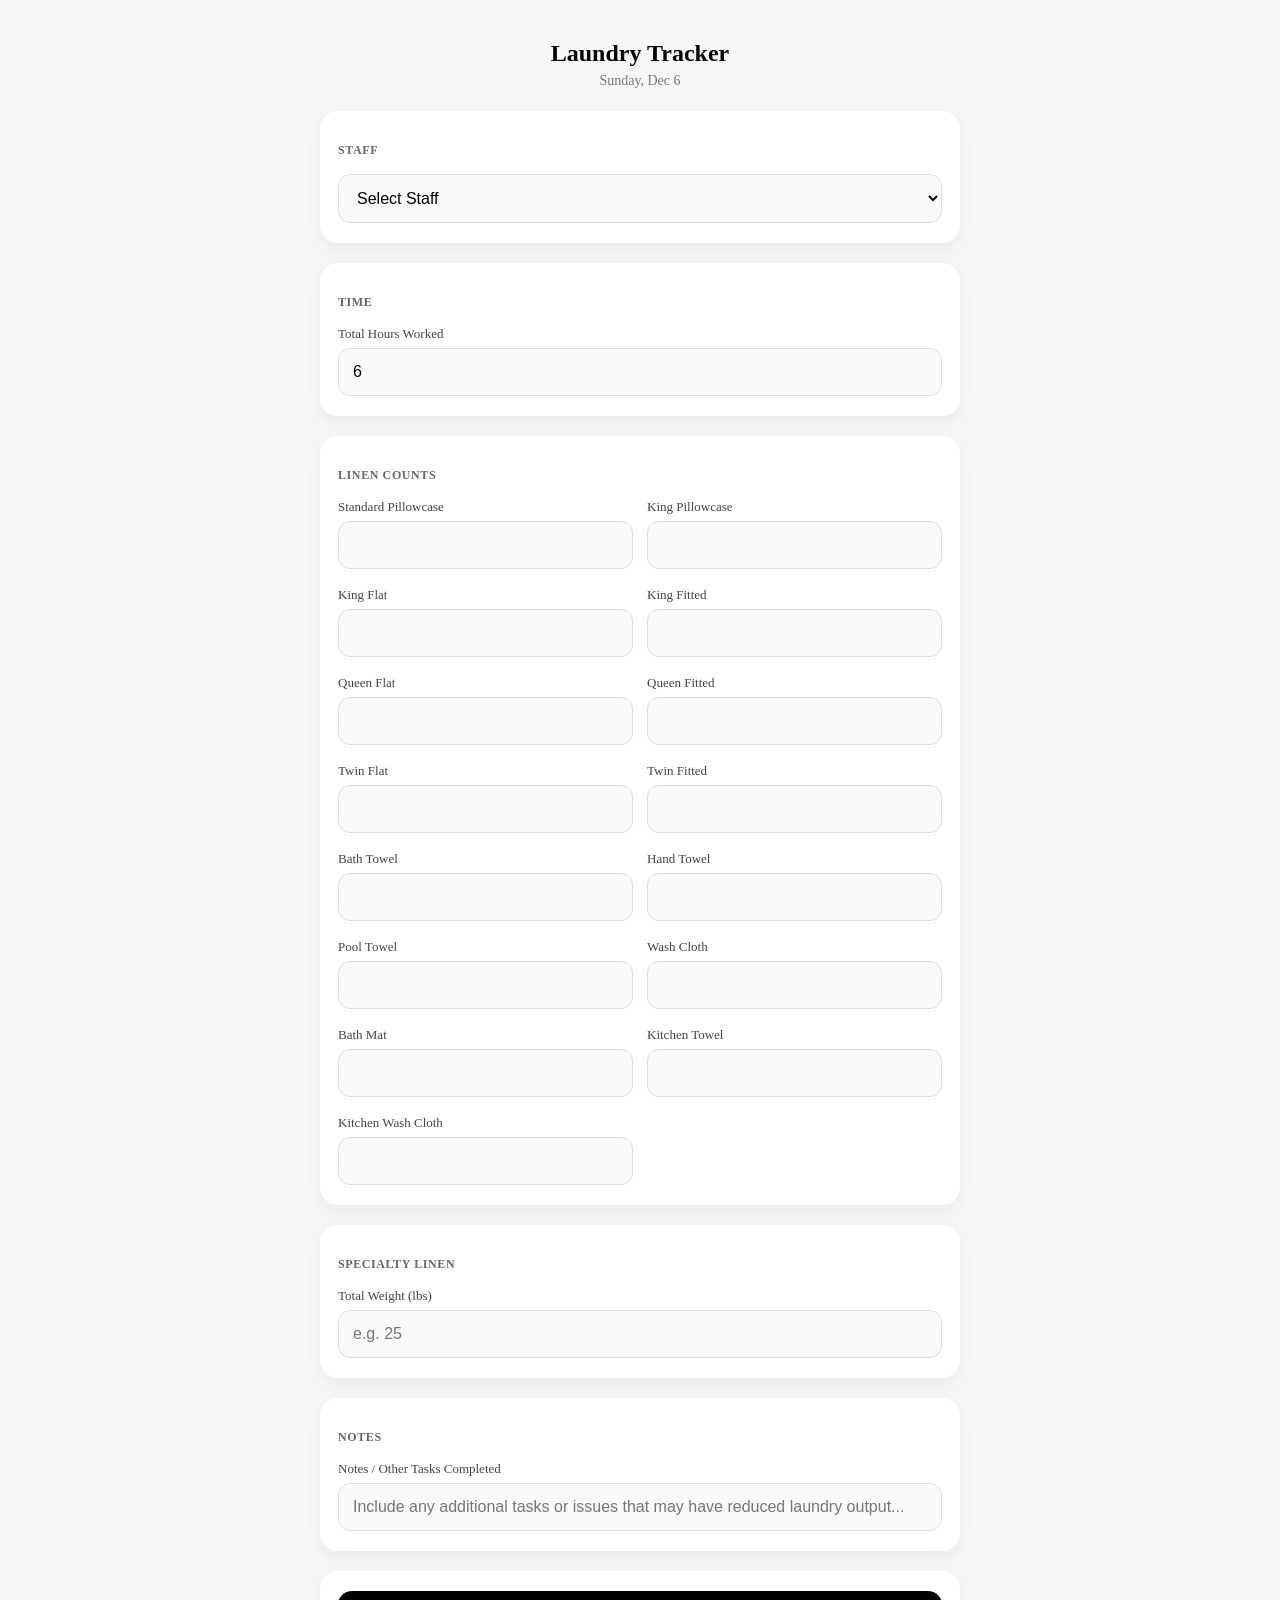
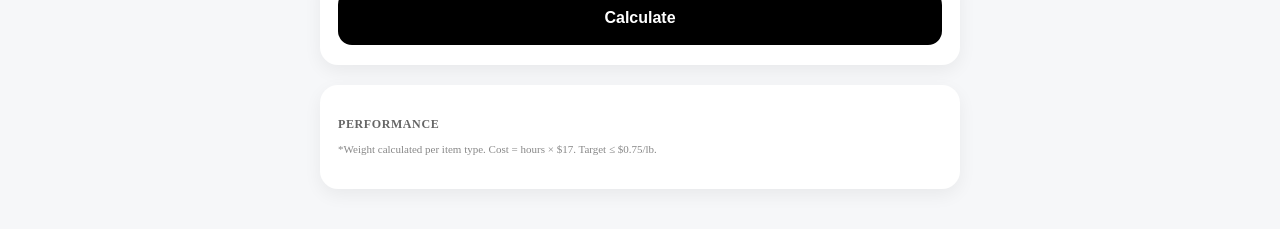
==== index.html @ 2880acc0 "webhook to zapier for appending to google sheet" ====
<!doctype html>
<html>
  <head>
    <title>Laundry Productivity Tracker</title>
    <meta name="viewport" content="width=device-width, initial-scale=1.0" />
    <style>
      body {
        font-family: -apple-system, BlinkMacSystemFont, "Segoe UI", Roboto;
        background: #f6f7f9;
        margin: 0;
        padding: 20px 16px;
      }

      .container {
        max-width: 640px;
        margin: auto;
      }

      h2 {
        text-align: center;
        margin-bottom: 6px;
      }

      .date {
        text-align: center;
        color: #777;
        font-size: 14px;
        margin-bottom: 22px;
      }

      /* CARD */
      .card {
        background: white;
        border-radius: 18px;
        padding: 20px 18px;
        margin-bottom: 20px;
        box-shadow: 0 6px 18px rgba(0, 0, 0, 0.06);
      }

      /* SECTION HEADERS */
      h3 {
        font-size: 12px;
        color: #666;
        text-transform: uppercase;
        margin-bottom: 16px;
        letter-spacing: 0.6px;
      }

      /* GRID */
      .grid {
        display: grid;
        grid-template-columns: 1fr 1fr;
        gap: 18px 14px;
      }

      /* MOBILE STACK */
      @media (max-width: 640px) {
        .grid {
          grid-template-columns: 1fr;
        }
      }

      /* INPUT GROUP */
      .input-group {
        display: flex;
        flex-direction: column;
      }

      /* LABEL */
      .label {
        font-size: 13px;
        color: #444;
        margin-bottom: 6px;
      }

      /* INPUT */
      input,
      select {
        padding: 14px;
        border-radius: 12px;
        border: 1px solid #ddd;
        font-size: 16px;
        width: 100%;
        background: #fafafa;
      }

      /* INPUT FOCUS */
      input:focus,
      select:focus {
        outline: none;
        border-color: #000;
        background: white;
      }

      /* BUTTON */
      button {
        width: 100%;
        padding: 18px;
        border-radius: 14px;
        border: none;
        background: black;
        color: white;
        font-size: 16px;
        font-weight: 600;
      }

      /* RESULTS */
      .results {
        display: none;
        grid-template-columns: 1fr 1fr;
        gap: 14px;
        text-align: center;
      }

      .metric {
        background: #f9fafb;
        padding: 16px;
        border-radius: 14px;
      }

      .value {
        font-size: 20px;
        font-weight: 600;
      }

      .metric-label {
        font-size: 12px;
        color: #777;
        margin-top: 6px;
      }

      /* STATUS */
      .status {
        grid-column: span 2;
        padding: 16px;
        border-radius: 14px;
        font-weight: 600;
        font-size: 16px;
      }

      /* MOBILE STATUS */
      @media (max-width: 640px) {
        .status {
          grid-column: span 1;
        }
      }

      .good {
        background: #e6f7ec;
        color: #0a7f42;
      }

      .bad {
        background: #fdecea;
        color: #b42318;
      }

      * {
        box-sizing: border-box;
      }

      .grid > * {
        min-width: 0; /* 🔥 allows children to shrink */
      }

      .calc-note {
        font-size: 11px;
        color: #888;
        margin-top: -6px;
        margin-bottom: 12px;
        line-height: 1.4;
      }
    </style>
  </head>

  <body>
    <div class="container">
      <h2>Laundry Tracker</h2>
      <div class="date" id="todayDate"></div>

      <form id="form">
        <div class="card">
          <h3>Staff</h3>
          <select id="staff" required>
            <option value="">Select Staff</option>
            <option value="Daniel">Daniel</option>
            <option value="Shayla">Shayla</option>
          </select>
        </div>

        <div class="card">
          <h3>Time</h3>
          <div class="input-group">
            <div class="label">Total Hours Worked</div>
            <input
              type="number"
              id="hoursWorked"
              step="0.1"
              value="6"
              placeholder="e.g. 6"
              required
            />
          </div>
        </div>

        <div class="card">
          <h3>Linen Counts</h3>
          <div class="grid">
            <div class="input-group">
              <div class="label">Standard Pillowcase</div>
              <input id="SPC" type="number" />
            </div>
            <div class="input-group">
              <div class="label">King Pillowcase</div>
              <input id="KPC" type="number" />
            </div>

            <div class="input-group">
              <div class="label">King Flat</div>
              <input id="KFl" type="number" />
            </div>
            <div class="input-group">
              <div class="label">King Fitted</div>
              <input id="Kf" type="number" />
            </div>

            <div class="input-group">
              <div class="label">Queen Flat</div>
              <input id="QFl" type="number" />
            </div>
            <div class="input-group">
              <div class="label">Queen Fitted</div>
              <input id="Qf" type="number" />
            </div>

            <div class="input-group">
              <div class="label">Twin Flat</div>
              <input id="TFl" type="number" />
            </div>
            <div class="input-group">
              <div class="label">Twin Fitted</div>
              <input id="Tf" type="number" />
            </div>

            <div class="input-group">
              <div class="label">Bath Towel</div>
              <input id="T" type="number" />
            </div>
            <div class="input-group">
              <div class="label">Hand Towel</div>
              <input id="HT" type="number" />
            </div>

            <div class="input-group">
              <div class="label">Pool Towel</div>
              <input id="PT" type="number" />
            </div>
            <div class="input-group">
              <div class="label">Wash Cloth</div>
              <input id="WC" type="number" />
            </div>

            <div class="input-group">
              <div class="label">Bath Mat</div>
              <input id="BM" type="number" />
            </div>
            <div class="input-group">
              <div class="label">Kitchen Towel</div>
              <input id="KT" type="number" />
            </div>

            <div class="input-group">
              <div class="label">Kitchen Wash Cloth</div>
              <input id="KWC" type="number" />
            </div>
          </div>
        </div>

        <div class="card">
          <h3>Specialty Linen</h3>
          <div class="input-group">
            <div class="label">Total Weight (lbs)</div>
            <input
              id="specialLbs"
              type="number"
              step="0.1"
              placeholder="e.g. 25"
            />
          </div>
        </div>

        <div class="card">
          <h3>Notes</h3>

          <div class="input-group">
            <div class="label">Notes / Other Tasks Completed</div>

            <input
              id="notes"
              type="text"
              placeholder="Include any additional tasks or issues that may have reduced laundry output..."
            />
          </div>
        </div>

        <div class="card">
          <button type="submit">Calculate</button>
        </div>
      </form>

      <div class="card">
        <h3>Performance</h3>
        <div class="calc-note">
          *Weight calculated per item type. Cost = hours × $17. Target ≤
          $0.75/lb.
        </div>
        <div class="results" id="results"></div>
      </div>
    </div>

    <script>
      const weights = {
        SPC: 0.21,
        KPC: 0.27,
        KFl: 1.63,
        Kf: 1.52,
        QFl: 1.31,
        Qf: 1.31,
        TFl: 1.01,
        Tf: 0.78,
        T: 1.17,
        HT: 0.33,
        PT: 1.08,
        WC: 0.08,
        BM: 0.58,
        KT: 0.33,
        KWC: 0.08,
      };

      const RATE = 17;
      const TARGET = 0.75;

      // 📅 Display date
      const now = new Date();
      document.getElementById("todayDate").innerText = now.toLocaleDateString(
        undefined,
        {
          weekday: "long",
          month: "short",
          day: "numeric",
        },
      );

      // 🧠 FORM SUBMIT CALCULATION
      document
        .getElementById("form")
        .addEventListener("submit", async function (e) {
          e.preventDefault();

          let totalWeight = 0;

          Object.keys(weights).forEach((key) => {
            const el = document.getElementById(key);
            const val = el ? Number(el.value) : 0;
            totalWeight += (val || 0) * weights[key];
          });

          // Specialty linen (direct lbs)
          const specialLbs = Number(
            document.getElementById("specialLbs")?.value || 0,
          );

          totalWeight += specialLbs;

          const hours =
            Number(document.getElementById("hoursWorked").value) || 0;

          const cost = hours * RATE;
          const costPerLb = totalWeight > 0 ? cost / totalWeight : 0;
          const lbsPerHour = hours > 0 ? totalWeight / hours : 0;

          const isOnTarget = costPerLb <= TARGET && totalWeight > 0;

          const resultsDiv = document.getElementById("results");
          resultsDiv.style.display = "grid";

          resultsDiv.innerHTML = `
          <div class="metric">
            <div class="value">${totalWeight.toFixed(1)}</div>
            <div class="metric-label">Total lbs</div>
          </div>

          <div class="metric">
            <div class="value">${hours.toFixed(2)}</div>
            <div class="metric-label">Hours</div>
          </div>

          <div class="metric">
            <div class="value">$${cost.toFixed(2)}</div>
            <div class="metric-label">Cost</div>
          </div>

          <div class="metric">
            <div class="value">$${costPerLb.toFixed(2)}</div>
            <div class="metric-label">Cost / lb</div>
          </div>

          <div class="metric">
            <div class="value">${lbsPerHour.toFixed(1)}</div>
            <div class="metric-label">lbs / hr</div>
          </div>

          <div class="status ${isOnTarget ? "good" : "bad"}">
            ${
              totalWeight === 0
                ? "Enter linen counts"
                : isOnTarget
                  ? "ON TARGET ✅"
                  : "OFF TARGET ❌"
            }
          </div>
        `;

          // =========================
          // DATE CALCULATIONS
          // =========================

          // Current submission time

          const now = new Date();

          // If before 9 AM, use previous day

          if (now.getHours() < 9) {
            now.setDate(now.getDate() - 1);
          }

          // Format YYYY-MM-DD

          const dueDate = now.toISOString().split("T")[0];

          const dateObj = new Date(dueDate);

          const year = dateObj.getFullYear();

          const firstJan = new Date(year, 0, 1);

          const days = Math.floor((dateObj - firstJan) / 86400000);

          const week = Math.ceil((days + firstJan.getDay() + 1) / 7);

          // =========================
          // SEND TO ZAPIER
          // =========================

          await fetch(
            "https://hooks.zapier.com/hooks/catch/15804429/4yw9dy5/",
            {
              method: "POST",

              body: JSON.stringify({
                dayOfWeek: dateObj.toLocaleDateString(undefined, {
                  weekday: "long",
                }),

                yearWeek: `${year}${week}`,

                dueDate,

                staff: document.getElementById("staff").value,

                SPC: Number(document.getElementById("SPC").value || 0),
                KPC: Number(document.getElementById("KPC").value || 0),
                KFl: Number(document.getElementById("KFl").value || 0),
                Kf: Number(document.getElementById("Kf").value || 0),
                QFl: Number(document.getElementById("QFl").value || 0),
                Qf: Number(document.getElementById("Qf").value || 0),
                TFl: Number(document.getElementById("TFl").value || 0),
                Tf: Number(document.getElementById("Tf").value || 0),
                T: Number(document.getElementById("T").value || 0),
                HT: Number(document.getElementById("HT").value || 0),
                PT: Number(document.getElementById("PT").value || 0),
                WC: Number(document.getElementById("WC").value || 0),
                BM: Number(document.getElementById("BM").value || 0),
                KT: Number(document.getElementById("KT").value || 0),
                KWC: Number(document.getElementById("KWC").value || 0),

                specialLbs: specialLbs,

                totalWeight,

                hours,

                lbsPerHour,

                costPerLb,

                notes: document.getElementById("notes").value,
              }),
            },
          );
        });
    </script>
  </body>
</html>
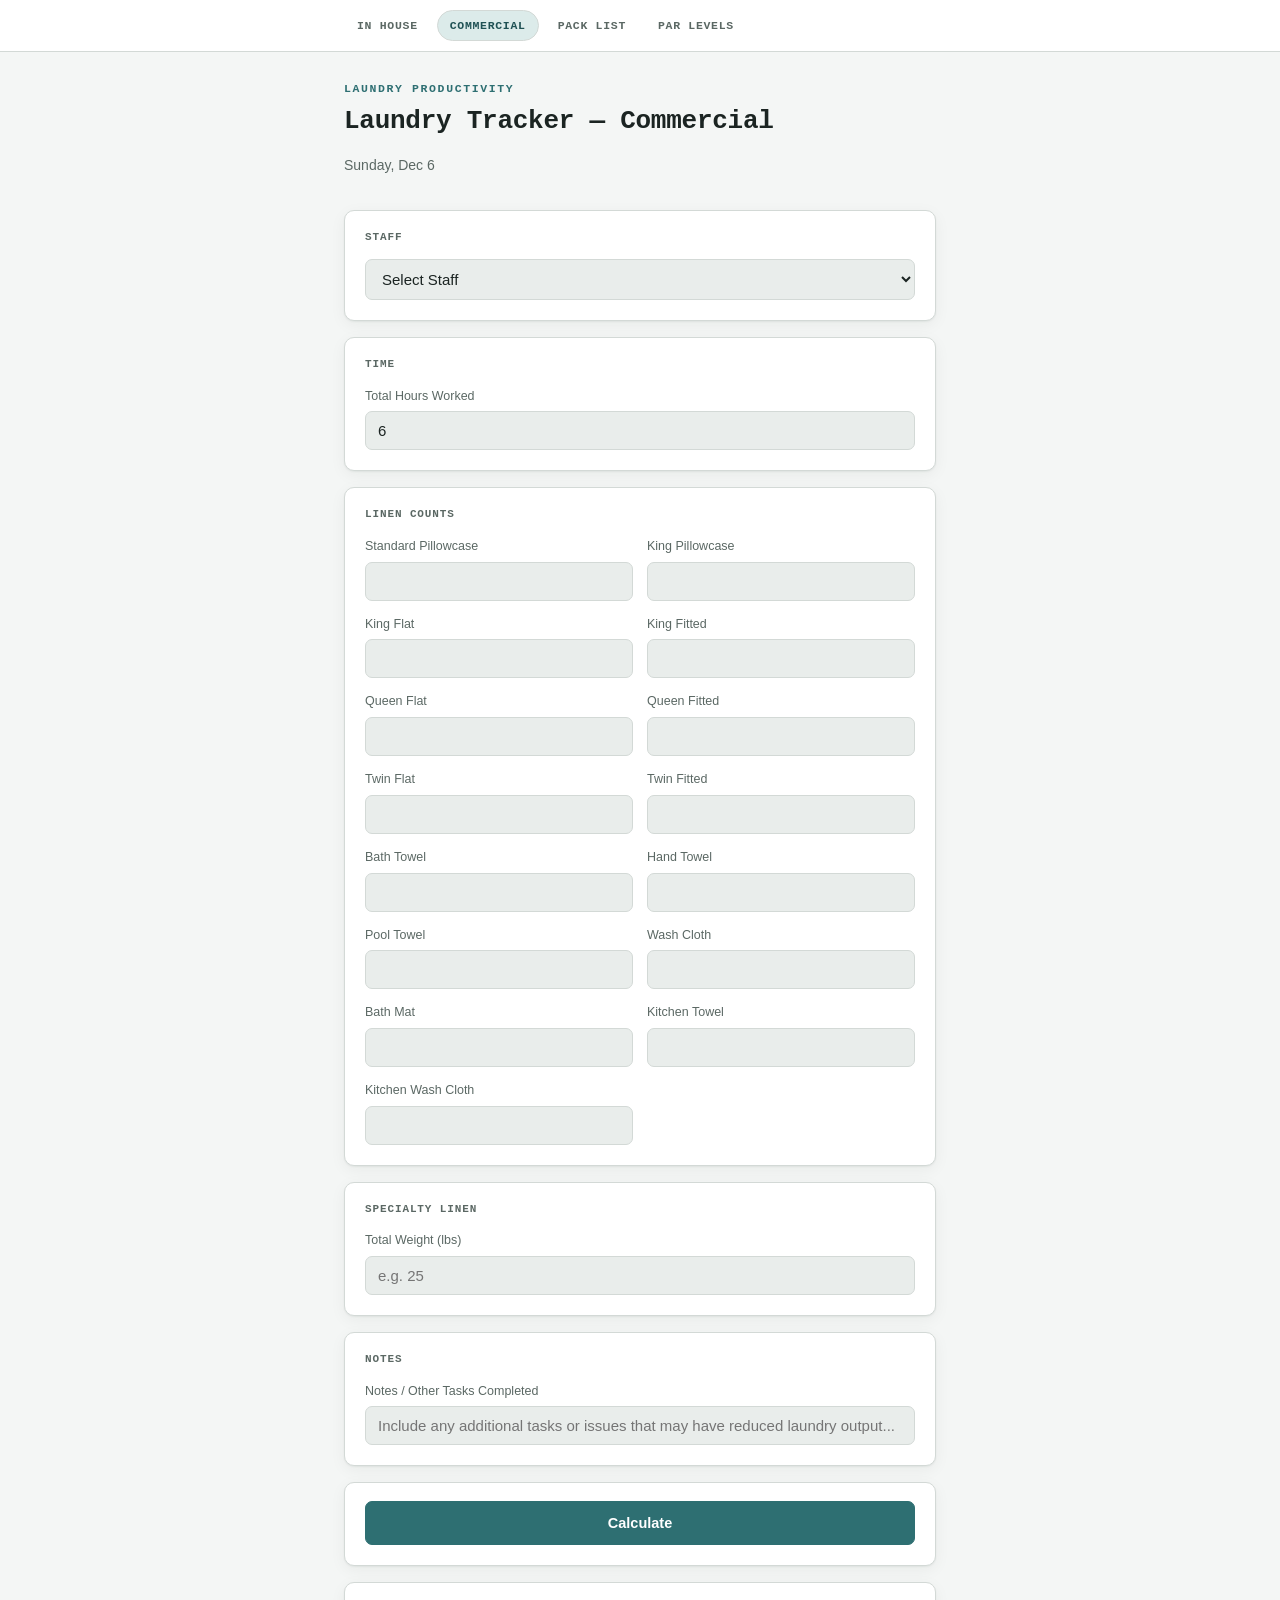
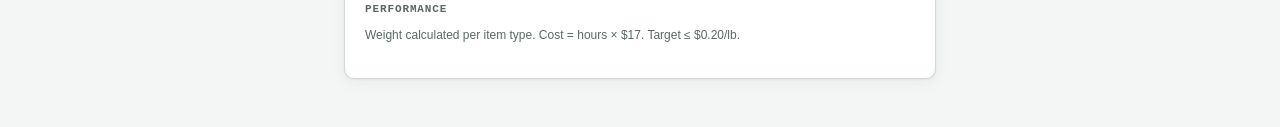
==== commit f24493b0: "Add Par Levels page for linen inventory tracking against par Tracks each linen item (broken into ind" ====
--- a/index.html
+++ b/index.html
@@ -1,505 +1,499 @@
 <!doctype html>
-<html>
-  <head>
-    <title>Laundry Productivity Tracker</title>
-    <meta name="viewport" content="width=device-width, initial-scale=1.0" />
-    <style>
-      body {
-        font-family: -apple-system, BlinkMacSystemFont, "Segoe UI", Roboto;
-        background: #f6f7f9;
-        margin: 0;
-        padding: 20px 16px;
-      }
-
-      .container {
-        max-width: 640px;
-        margin: auto;
-      }
-
-      h2 {
-        text-align: center;
-        margin-bottom: 6px;
-      }
-
-      .date {
-        text-align: center;
-        color: #777;
-        font-size: 14px;
-        margin-bottom: 22px;
-      }
-
-      /* CARD */
-      .card {
-        background: white;
-        border-radius: 18px;
-        padding: 20px 18px;
-        margin-bottom: 20px;
-        box-shadow: 0 6px 18px rgba(0, 0, 0, 0.06);
-      }
-
-      /* SECTION HEADERS */
-      h3 {
-        font-size: 12px;
-        color: #666;
-        text-transform: uppercase;
-        margin-bottom: 16px;
-        letter-spacing: 0.6px;
-      }
-
-      /* GRID */
-      .grid {
-        display: grid;
-        grid-template-columns: 1fr 1fr;
-        gap: 18px 14px;
-      }
-
-      /* MOBILE STACK */
-      @media (max-width: 640px) {
-        .grid {
-          grid-template-columns: 1fr;
-        }
-      }
-
-      /* INPUT GROUP */
-      .input-group {
-        display: flex;
-        flex-direction: column;
-      }
-
-      /* LABEL */
-      .label {
-        font-size: 13px;
-        color: #444;
-        margin-bottom: 6px;
-      }
-
-      /* INPUT */
-      input,
-      select {
-        padding: 14px;
-        border-radius: 12px;
-        border: 1px solid #ddd;
-        font-size: 16px;
-        width: 100%;
-        background: #fafafa;
-      }
-
-      /* INPUT FOCUS */
-      input:focus,
-      select:focus {
-        outline: none;
-        border-color: #000;
-        background: white;
-      }
-
-      /* BUTTON */
-      button {
-        width: 100%;
-        padding: 18px;
-        border-radius: 14px;
-        border: none;
-        background: black;
-        color: white;
-        font-size: 16px;
-        font-weight: 600;
-      }
-
-      /* RESULTS */
-      .results {
-        display: none;
-        grid-template-columns: 1fr 1fr;
-        gap: 14px;
-        text-align: center;
-      }
-
-      .metric {
-        background: #f9fafb;
-        padding: 16px;
-        border-radius: 14px;
-      }
-
-      .value {
-        font-size: 20px;
-        font-weight: 600;
-      }
-
-      .metric-label {
-        font-size: 12px;
-        color: #777;
-        margin-top: 6px;
-      }
-
-      /* STATUS */
-      .status {
-        grid-column: span 2;
-        padding: 16px;
-        border-radius: 14px;
-        font-weight: 600;
-        font-size: 16px;
-      }
-
-      /* MOBILE STATUS */
-      @media (max-width: 640px) {
-        .status {
-          grid-column: span 1;
-        }
-      }
-
-      .good {
-        background: #e6f7ec;
-        color: #0a7f42;
-      }
-
-      .bad {
-        background: #fdecea;
-        color: #b42318;
-      }
-
-      * {
-        box-sizing: border-box;
-      }
-
-      .grid > * {
-        min-width: 0; /* 🔥 allows children to shrink */
-      }
-
-      .calc-note {
-        font-size: 11px;
-        color: #888;
-        margin-top: -6px;
-        margin-bottom: 12px;
-        line-height: 1.4;
-      }
-    </style>
-  </head>
-
-  <body>
-    <div class="container">
-      <h2>Laundry Tracker</h2>
-      <div class="date" id="todayDate"></div>
-
-      <form id="form">
-        <div class="card">
-          <h3>Staff</h3>
-          <select id="staff" required>
-            <option value="">Select Staff</option>
-            <option value="Daniel">Daniel</option>
-            <option value="Shayla">Shayla</option>
-          </select>
-        </div>
-
-        <div class="card">
-          <h3>Time</h3>
-          <div class="input-group">
-            <div class="label">Total Hours Worked</div>
-            <input
-              type="number"
-              id="hoursWorked"
-              step="0.1"
-              value="6"
-              placeholder="e.g. 6"
-              required
-            />
-          </div>
-        </div>
-
-        <div class="card">
-          <h3>Linen Counts</h3>
-          <div class="grid">
-            <div class="input-group">
-              <div class="label">Standard Pillowcase</div>
-              <input id="SPC" type="number" />
-            </div>
-            <div class="input-group">
-              <div class="label">King Pillowcase</div>
-              <input id="KPC" type="number" />
-            </div>
-
-            <div class="input-group">
-              <div class="label">King Flat</div>
-              <input id="KFl" type="number" />
-            </div>
-            <div class="input-group">
-              <div class="label">King Fitted</div>
-              <input id="Kf" type="number" />
-            </div>
-
-            <div class="input-group">
-              <div class="label">Queen Flat</div>
-              <input id="QFl" type="number" />
-            </div>
-            <div class="input-group">
-              <div class="label">Queen Fitted</div>
-              <input id="Qf" type="number" />
-            </div>
-
-            <div class="input-group">
-              <div class="label">Twin Flat</div>
-              <input id="TFl" type="number" />
-            </div>
-            <div class="input-group">
-              <div class="label">Twin Fitted</div>
-              <input id="Tf" type="number" />
-            </div>
-
-            <div class="input-group">
-              <div class="label">Bath Towel</div>
-              <input id="T" type="number" />
-            </div>
-            <div class="input-group">
-              <div class="label">Hand Towel</div>
-              <input id="HT" type="number" />
-            </div>
-
-            <div class="input-group">
-              <div class="label">Pool Towel</div>
-              <input id="PT" type="number" />
-            </div>
-            <div class="input-group">
-              <div class="label">Wash Cloth</div>
-              <input id="WC" type="number" />
-            </div>
-
-            <div class="input-group">
-              <div class="label">Bath Mat</div>
-              <input id="BM" type="number" />
-            </div>
-            <div class="input-group">
-              <div class="label">Kitchen Towel</div>
-              <input id="KT" type="number" />
-            </div>
-
-            <div class="input-group">
-              <div class="label">Kitchen Wash Cloth</div>
-              <input id="KWC" type="number" />
-            </div>
-          </div>
-        </div>
-
-        <div class="card">
-          <h3>Specialty Linen</h3>
-          <div class="input-group">
-            <div class="label">Total Weight (lbs)</div>
-            <input
-              id="specialLbs"
-              type="number"
-              step="0.1"
-              placeholder="e.g. 25"
-            />
-          </div>
-        </div>
-
-        <div class="card">
-          <h3>Notes</h3>
-
-          <div class="input-group">
-            <div class="label">Notes / Other Tasks Completed</div>
-
-            <input
-              id="notes"
-              type="text"
-              placeholder="Include any additional tasks or issues that may have reduced laundry output..."
-            />
-          </div>
-        </div>
-
-        <div class="card">
-          <button type="submit">Calculate</button>
-        </div>
-      </form>
-
-      <div class="card">
-        <h3>Performance</h3>
-        <div class="calc-note">
-          *Weight calculated per item type. Cost = hours × $17. Target ≤
-          $0.75/lb.
-        </div>
-        <div class="results" id="results"></div>
+<html lang="en">
+<head>
+<meta charset="UTF-8">
+<title>Laundry Productivity Tracker — Commercial</title>
+<meta name="viewport" content="width=device-width, initial-scale=1.0" />
+<style>
+  :root {
+    --bg: #f4f6f5;
+    --surface: #ffffff;
+    --surface-2: #e9edeb;
+    --surface-3: #dde3e0;
+    --border: #d3d9d6;
+    --text: #1b2422;
+    --text-muted: #5b6864;
+    --accent: #2e6f72;
+    --accent-strong: #1f5154;
+    --accent-wash: #dcebea;
+    --good: #3e7d4c;
+    --good-bg: #e3f3e6;
+    --warn: #b8622a;
+    --warn-bg: #fbe8e0;
+    --shadow: 0 1px 2px rgba(20, 30, 28, 0.06), 0 4px 16px rgba(20, 30, 28, 0.05);
+  }
+
+  @media (prefers-color-scheme: dark) {
+    :root {
+      --bg: #12181a;
+      --surface: #1a2124;
+      --surface-2: #212a2d;
+      --surface-3: #293336;
+      --border: #313c3f;
+      --text: #e7eded;
+      --text-muted: #93a29e;
+      --accent: #5fb8b8;
+      --accent-strong: #7fcfcc;
+      --accent-wash: #1e3436;
+      --good: #6fcb84;
+      --good-bg: #1c2b20;
+      --warn: #e1934f;
+      --warn-bg: #332318;
+      --shadow: 0 1px 2px rgba(0, 0, 0, 0.3), 0 8px 24px rgba(0, 0, 0, 0.35);
+    }
+  }
+  :root[data-theme="dark"] {
+    --bg: #12181a; --surface: #1a2124; --surface-2: #212a2d; --surface-3: #293336;
+    --border: #313c3f; --text: #e7eded; --text-muted: #93a29e;
+    --accent: #5fb8b8; --accent-strong: #7fcfcc; --accent-wash: #1e3436;
+    --good: #6fcb84; --good-bg: #1c2b20;
+    --warn: #e1934f; --warn-bg: #332318;
+    --shadow: 0 1px 2px rgba(0, 0, 0, 0.3), 0 8px 24px rgba(0, 0, 0, 0.35);
+  }
+  :root[data-theme="light"] {
+    --bg: #f4f6f5; --surface: #ffffff; --surface-2: #e9edeb; --surface-3: #dde3e0;
+    --border: #d3d9d6; --text: #1b2422; --text-muted: #5b6864;
+    --accent: #2e6f72; --accent-strong: #1f5154; --accent-wash: #dcebea;
+    --good: #3e7d4c; --good-bg: #e3f3e6;
+    --warn: #b8622a; --warn-bg: #fbe8e0;
+    --shadow: 0 1px 2px rgba(20, 30, 28, 0.06), 0 4px 16px rgba(20, 30, 28, 0.05);
+  }
+
+  * { box-sizing: border-box; }
+
+  body {
+    margin: 0;
+    background: var(--bg);
+    color: var(--text);
+    font-family: -apple-system, BlinkMacSystemFont, "Segoe UI", Roboto, Helvetica, Arial, sans-serif;
+    font-size: 15px;
+    line-height: 1.5;
+  }
+
+  .mono {
+    font-family: ui-monospace, "SF Mono", "Cascadia Code", "Roboto Mono", Menlo, Consolas, monospace;
+  }
+  .tabnum { font-variant-numeric: tabular-nums; }
+
+  nav.topnav {
+    background: var(--surface);
+    border-bottom: 1px solid var(--border);
+  }
+  .topnav-inner {
+    max-width: 640px;
+    margin: 0 auto;
+    padding: 10px 24px;
+    display: flex;
+    gap: 6px;
+    flex-wrap: wrap;
+  }
+  .topnav-link {
+    font-family: ui-monospace, "SF Mono", "Cascadia Code", "Roboto Mono", Menlo, Consolas, monospace;
+    font-size: 11.5px;
+    letter-spacing: 0.06em;
+    text-transform: uppercase;
+    font-weight: 600;
+    color: var(--text-muted);
+    text-decoration: none;
+    padding: 6px 12px;
+    border-radius: 999px;
+    border: 1px solid transparent;
+  }
+  .topnav-link:hover { color: var(--accent-strong); }
+  .topnav-link:focus-visible { outline: 2px solid var(--accent); outline-offset: 1px; }
+  .topnav-link.active {
+    color: var(--accent-strong);
+    background: var(--accent-wash);
+    border-color: var(--border);
+  }
+
+  header.page {
+    padding: 28px 24px 20px;
+    max-width: 640px;
+    margin: 0 auto;
+  }
+  .eyebrow {
+    font-family: ui-monospace, "SF Mono", "Cascadia Code", "Roboto Mono", Menlo, Consolas, monospace;
+    font-size: 11.5px;
+    letter-spacing: 0.14em;
+    text-transform: uppercase;
+    color: var(--accent);
+    font-weight: 600;
+  }
+  h1 {
+    font-family: ui-monospace, "SF Mono", "Cascadia Code", "Roboto Mono", Menlo, Consolas, monospace;
+    font-weight: 600;
+    font-size: 26px;
+    letter-spacing: -0.01em;
+    margin: 4px 0 6px;
+    text-wrap: balance;
+  }
+  .subhead {
+    color: var(--text-muted);
+    font-size: 14px;
+    max-width: 60ch;
+  }
+
+  .layout {
+    max-width: 640px;
+    margin: 0 auto;
+    padding: 0 24px 48px;
+    display: flex;
+    flex-direction: column;
+    gap: 16px;
+  }
+
+  .card {
+    background: var(--surface);
+    border: 1px solid var(--border);
+    border-radius: 10px;
+    box-shadow: var(--shadow);
+    padding: 18px 20px 20px;
+  }
+  .card h3 {
+    font-family: ui-monospace, "SF Mono", "Cascadia Code", "Roboto Mono", Menlo, Consolas, monospace;
+    font-size: 11px;
+    letter-spacing: 0.08em;
+    text-transform: uppercase;
+    color: var(--text-muted);
+    font-weight: 600;
+    margin: 0 0 14px;
+  }
+
+  .grid {
+    display: grid;
+    grid-template-columns: 1fr 1fr;
+    gap: 14px;
+  }
+  @media (max-width: 480px) {
+    .grid { grid-template-columns: 1fr; }
+  }
+  .grid > * { min-width: 0; }
+
+  .input-group {
+    display: flex;
+    flex-direction: column;
+  }
+  .label {
+    font-size: 12.5px;
+    color: var(--text-muted);
+    margin-bottom: 6px;
+  }
+
+  input, select {
+    padding: 10px 12px;
+    border-radius: 7px;
+    border: 1px solid var(--border);
+    background: var(--surface-2);
+    color: var(--text);
+    font-size: 15px;
+    width: 100%;
+    font-family: inherit;
+  }
+  input:focus-visible, select:focus-visible {
+    outline: 2px solid var(--accent);
+    outline-offset: 1px;
+  }
+
+  button {
+    width: 100%;
+    padding: 13px;
+    border-radius: 7px;
+    border: 1px solid var(--accent);
+    background: var(--accent);
+    color: #fff;
+    font-size: 14.5px;
+    font-weight: 600;
+    cursor: pointer;
+    font-family: inherit;
+  }
+  button:hover { background: var(--accent-strong); border-color: var(--accent-strong); }
+  button:focus-visible { outline: 2px solid var(--accent); outline-offset: 2px; }
+
+  .results {
+    display: none;
+    grid-template-columns: 1fr 1fr;
+    gap: 12px;
+  }
+
+  .metric {
+    background: var(--surface-2);
+    border: 1px solid var(--border);
+    border-radius: 10px;
+    padding: 14px;
+    text-align: center;
+  }
+  .value {
+    font-family: ui-monospace, "SF Mono", "Cascadia Code", "Roboto Mono", Menlo, Consolas, monospace;
+    font-size: 20px;
+    font-weight: 600;
+    font-variant-numeric: tabular-nums;
+    color: var(--accent-strong);
+  }
+  .metric-label {
+    font-family: ui-monospace, "SF Mono", "Cascadia Code", "Roboto Mono", Menlo, Consolas, monospace;
+    font-size: 10.5px;
+    letter-spacing: 0.08em;
+    text-transform: uppercase;
+    color: var(--text-muted);
+    margin-top: 6px;
+  }
+
+  .status {
+    grid-column: span 2;
+    padding: 14px;
+    border-radius: 10px;
+    font-weight: 600;
+    font-size: 14.5px;
+    text-align: center;
+  }
+  @media (max-width: 480px) {
+    .status { grid-column: span 1; }
+  }
+  .good { background: var(--good-bg); color: var(--good); }
+  .bad { background: var(--warn-bg); color: var(--warn); }
+
+  .calc-note {
+    font-size: 12px;
+    color: var(--text-muted);
+    margin: -6px 0 14px;
+    line-height: 1.5;
+  }
+
+  @media (prefers-reduced-motion: no-preference) {
+    input, select, button { transition: background-color 0.12s ease, border-color 0.12s ease; }
+  }
+</style>
+</head>
+
+<body>
+
+<nav class="topnav">
+  <div class="topnav-inner">
+    <a class="topnav-link" href="inhouse.html">In House</a>
+    <a class="topnav-link active" href="index.html">Commercial</a>
+    <a class="topnav-link" href="packlist.html">Pack List</a>
+    <a class="topnav-link" href="parlevels.html">Par Levels</a>
+  </div>
+</nav>
+
+<header class="page">
+  <div class="eyebrow">Laundry Productivity</div>
+  <h1>Laundry Tracker — Commercial</h1>
+  <p class="subhead" id="todayDate"></p>
+</header>
+
+<div class="layout">
+  <form id="form">
+    <div class="card">
+      <h3>Staff</h3>
+      <select id="staff" required>
+        <option value="">Select Staff</option>
+        <option value="Daniel Gunter">Daniel Gunter</option>
+        <option value="Shayla England">Shayla England</option>
+        <option value="Mikayla Ellison">Mikayla Ellison</option>
+        <option value="Autumn Stupplebeen">Autumn Stupplebeen</option>
+      </select>
+    </div>
+
+    <div class="card" style="margin-top:16px;">
+      <h3>Time</h3>
+      <div class="input-group">
+        <div class="label">Total Hours Worked</div>
+        <input type="number" id="hoursWorked" step="0.1" value="6" placeholder="e.g. 6" required>
       </div>
     </div>
 
-    <script>
-      const weights = {
-        SPC: 0.21,
-        KPC: 0.27,
-        KFl: 1.63,
-        Kf: 1.52,
-        QFl: 1.31,
-        Qf: 1.31,
-        TFl: 1.01,
-        Tf: 0.78,
-        T: 1.17,
-        HT: 0.33,
-        PT: 1.08,
-        WC: 0.08,
-        BM: 0.58,
-        KT: 0.33,
-        KWC: 0.08,
-      };
-
-      const RATE = 17;
-      const TARGET = 0.75;
-
-      // 📅 Display date
-      const now = new Date();
-      document.getElementById("todayDate").innerText = now.toLocaleDateString(
-        undefined,
-        {
-          weekday: "long",
-          month: "short",
-          day: "numeric",
-        },
-      );
-
-      // 🧠 FORM SUBMIT CALCULATION
-      document
-        .getElementById("form")
-        .addEventListener("submit", async function (e) {
-          e.preventDefault();
-
-          let totalWeight = 0;
-
-          Object.keys(weights).forEach((key) => {
-            const el = document.getElementById(key);
-            const val = el ? Number(el.value) : 0;
-            totalWeight += (val || 0) * weights[key];
-          });
-
-          // Specialty linen (direct lbs)
-          const specialLbs = Number(
-            document.getElementById("specialLbs")?.value || 0,
-          );
-
-          totalWeight += specialLbs;
-
-          const hours =
-            Number(document.getElementById("hoursWorked").value) || 0;
-
-          const cost = hours * RATE;
-          const costPerLb = totalWeight > 0 ? cost / totalWeight : 0;
-          const lbsPerHour = hours > 0 ? totalWeight / hours : 0;
-
-          const isOnTarget = costPerLb <= TARGET && totalWeight > 0;
-
-          const resultsDiv = document.getElementById("results");
-          resultsDiv.style.display = "grid";
-
-          resultsDiv.innerHTML = `
-          <div class="metric">
-            <div class="value">${totalWeight.toFixed(1)}</div>
-            <div class="metric-label">Total lbs</div>
-          </div>
-
-          <div class="metric">
-            <div class="value">${hours.toFixed(2)}</div>
-            <div class="metric-label">Hours</div>
-          </div>
-
-          <div class="metric">
-            <div class="value">$${cost.toFixed(2)}</div>
-            <div class="metric-label">Cost</div>
-          </div>
-
-          <div class="metric">
-            <div class="value">$${costPerLb.toFixed(2)}</div>
-            <div class="metric-label">Cost / lb</div>
-          </div>
-
-          <div class="metric">
-            <div class="value">${lbsPerHour.toFixed(1)}</div>
-            <div class="metric-label">lbs / hr</div>
-          </div>
-
-          <div class="status ${isOnTarget ? "good" : "bad"}">
-            ${
-              totalWeight === 0
-                ? "Enter linen counts"
-                : isOnTarget
-                  ? "ON TARGET ✅"
-                  : "OFF TARGET ❌"
-            }
-          </div>
-        `;
-
-          // =========================
-          // DATE CALCULATIONS
-          // =========================
-
-          // Current submission time
-
-          const now = new Date();
-
-          // If before 9 AM, use previous day
-
-          if (now.getHours() < 9) {
-            now.setDate(now.getDate() - 1);
-          }
-
-          // Format YYYY-MM-DD
-
-          const dueDate = now.toISOString().split("T")[0];
-
-          const dateObj = new Date(dueDate);
-
-          const year = dateObj.getFullYear();
-
-          const firstJan = new Date(year, 0, 1);
-
-          const days = Math.floor((dateObj - firstJan) / 86400000);
-
-          const week = Math.ceil((days + firstJan.getDay() + 1) / 7);
-
-          // =========================
-          // SEND TO ZAPIER
-          // =========================
-
-          await fetch(
-            "https://hooks.zapier.com/hooks/catch/15804429/4yw9dy5/",
-            {
-              method: "POST",
-
-              body: JSON.stringify({
-                dayOfWeek: dateObj.toLocaleDateString(undefined, {
-                  weekday: "long",
-                }),
-
-                yearWeek: `${year}${week}`,
-
-                dueDate,
-
-                staff: document.getElementById("staff").value,
-
-                SPC: Number(document.getElementById("SPC").value || 0),
-                KPC: Number(document.getElementById("KPC").value || 0),
-                KFl: Number(document.getElementById("KFl").value || 0),
-                Kf: Number(document.getElementById("Kf").value || 0),
-                QFl: Number(document.getElementById("QFl").value || 0),
-                Qf: Number(document.getElementById("Qf").value || 0),
-                TFl: Number(document.getElementById("TFl").value || 0),
-                Tf: Number(document.getElementById("Tf").value || 0),
-                T: Number(document.getElementById("T").value || 0),
-                HT: Number(document.getElementById("HT").value || 0),
-                PT: Number(document.getElementById("PT").value || 0),
-                WC: Number(document.getElementById("WC").value || 0),
-                BM: Number(document.getElementById("BM").value || 0),
-                KT: Number(document.getElementById("KT").value || 0),
-                KWC: Number(document.getElementById("KWC").value || 0),
-
-                specialLbs: specialLbs,
-
-                totalWeight,
-
-                hours,
-
-                lbsPerHour,
-
-                costPerLb,
-
-                notes: document.getElementById("notes").value,
-              }),
-            },
-          );
-        });
-    </script>
-  </body>
+    <div class="card" style="margin-top:16px;">
+      <h3>Linen Counts</h3>
+      <div class="grid">
+        <div class="input-group">
+          <div class="label">Standard Pillowcase</div>
+          <input id="SPC" type="number">
+        </div>
+        <div class="input-group">
+          <div class="label">King Pillowcase</div>
+          <input id="KPC" type="number">
+        </div>
+        <div class="input-group">
+          <div class="label">King Flat</div>
+          <input id="KFl" type="number">
+        </div>
+        <div class="input-group">
+          <div class="label">King Fitted</div>
+          <input id="Kf" type="number">
+        </div>
+        <div class="input-group">
+          <div class="label">Queen Flat</div>
+          <input id="QFl" type="number">
+        </div>
+        <div class="input-group">
+          <div class="label">Queen Fitted</div>
+          <input id="Qf" type="number">
+        </div>
+        <div class="input-group">
+          <div class="label">Twin Flat</div>
+          <input id="TFl" type="number">
+        </div>
+        <div class="input-group">
+          <div class="label">Twin Fitted</div>
+          <input id="Tf" type="number">
+        </div>
+        <div class="input-group">
+          <div class="label">Bath Towel</div>
+          <input id="T" type="number">
+        </div>
+        <div class="input-group">
+          <div class="label">Hand Towel</div>
+          <input id="HT" type="number">
+        </div>
+        <div class="input-group">
+          <div class="label">Pool Towel</div>
+          <input id="PT" type="number">
+        </div>
+        <div class="input-group">
+          <div class="label">Wash Cloth</div>
+          <input id="WC" type="number">
+        </div>
+        <div class="input-group">
+          <div class="label">Bath Mat</div>
+          <input id="BM" type="number">
+        </div>
+        <div class="input-group">
+          <div class="label">Kitchen Towel</div>
+          <input id="KT" type="number">
+        </div>
+        <div class="input-group">
+          <div class="label">Kitchen Wash Cloth</div>
+          <input id="KWC" type="number">
+        </div>
+      </div>
+    </div>
+
+    <div class="card" style="margin-top:16px;">
+      <h3>Specialty Linen</h3>
+      <div class="input-group">
+        <div class="label">Total Weight (lbs)</div>
+        <input id="specialLbs" type="number" step="0.1" placeholder="e.g. 25">
+      </div>
+    </div>
+
+    <div class="card" style="margin-top:16px;">
+      <h3>Notes</h3>
+      <div class="input-group">
+        <div class="label">Notes / Other Tasks Completed</div>
+        <input id="notes" type="text" placeholder="Include any additional tasks or issues that may have reduced laundry output...">
+      </div>
+    </div>
+
+    <div class="card" style="margin-top:16px;">
+      <button type="submit">Calculate</button>
+    </div>
+  </form>
+
+  <div class="card">
+    <h3>Performance</h3>
+    <div class="calc-note">Weight calculated per item type. Cost = hours &times; $17. Target &le; $0.20/lb.</div>
+    <div class="results" id="results"></div>
+  </div>
+</div>
+
+<script>
+(function () {
+  "use strict";
+
+  var LAUNDRY_TYPE = "Commercial";
+
+  var weights = {
+    SPC: 0.21, KPC: 0.27, KFl: 1.63, Kf: 1.52, QFl: 1.31, Qf: 1.31,
+    TFl: 1.01, Tf: 0.78, T: 1.17, HT: 0.33, PT: 1.08, WC: 0.08,
+    BM: 0.58, KT: 0.33, KWC: 0.08
+  };
+
+  var RATE = 17;
+  var TARGET = 0.2;
+
+  var now = new Date();
+  document.getElementById("todayDate").textContent = now.toLocaleDateString(undefined, {
+    weekday: "long", month: "short", day: "numeric"
+  });
+
+  document.getElementById("form").addEventListener("submit", async function (e) {
+    e.preventDefault();
+
+    var totalWeight = 0;
+    Object.keys(weights).forEach(function (key) {
+      var el = document.getElementById(key);
+      var val = el ? Number(el.value) : 0;
+      totalWeight += (val || 0) * weights[key];
+    });
+
+    var specialLbs = Number(document.getElementById("specialLbs").value || 0);
+    totalWeight += specialLbs;
+
+    var hours = Number(document.getElementById("hoursWorked").value) || 0;
+    var cost = hours * RATE;
+    var costPerLb = totalWeight > 0 ? cost / totalWeight : 0;
+    var lbsPerHour = hours > 0 ? totalWeight / hours : 0;
+    var isOnTarget = costPerLb <= TARGET && totalWeight > 0;
+
+    var resultsDiv = document.getElementById("results");
+    resultsDiv.style.display = "grid";
+
+    resultsDiv.innerHTML =
+      '<div class="metric"><div class="value tabnum">' + totalWeight.toFixed(1) + '</div><div class="metric-label">Total lbs</div></div>' +
+      '<div class="metric"><div class="value tabnum">' + hours.toFixed(2) + '</div><div class="metric-label">Hours</div></div>' +
+      '<div class="metric"><div class="value tabnum">$' + cost.toFixed(2) + '</div><div class="metric-label">Cost</div></div>' +
+      '<div class="metric"><div class="value tabnum">$' + costPerLb.toFixed(2) + '</div><div class="metric-label">Cost / lb</div></div>' +
+      '<div class="metric"><div class="value tabnum">' + lbsPerHour.toFixed(1) + '</div><div class="metric-label">lbs / hr</div></div>' +
+      '<div class="status ' + (isOnTarget ? "good" : "bad") + '">' +
+        (totalWeight === 0 ? "Enter linen counts" : isOnTarget ? "ON TARGET ✅" : "OFF TARGET ❌") +
+      '</div>';
+
+    // Submissions before 9am count toward the prior day's log.
+    var due = new Date();
+    if (due.getHours() < 9) due.setDate(due.getDate() - 1);
+    var dueDate = due.toISOString().split("T")[0];
+
+    var dateObj = new Date(due.getFullYear(), due.getMonth(), due.getDate());
+    var year = dateObj.getFullYear();
+    var firstJan = new Date(year, 0, 1);
+    var days = Math.floor((dateObj - firstJan) / 86400000);
+    var week = Math.ceil((days + firstJan.getDay() + 1) / 7);
+
+    await fetch("https://hooks.zapier.com/hooks/catch/15804429/4yw9dy5/", {
+      method: "POST",
+      body: JSON.stringify({
+        laundryType: LAUNDRY_TYPE,
+        dayOfWeek: dateObj.toLocaleDateString(undefined, { weekday: "long" }),
+        yearWeek: year + "" + week,
+        dueDate: dueDate,
+        staff: document.getElementById("staff").value,
+        SPC: Number(document.getElementById("SPC").value || 0),
+        KPC: Number(document.getElementById("KPC").value || 0),
+        KFl: Number(document.getElementById("KFl").value || 0),
+        Kf: Number(document.getElementById("Kf").value || 0),
+        QFl: Number(document.getElementById("QFl").value || 0),
+        Qf: Number(document.getElementById("Qf").value || 0),
+        TFl: Number(document.getElementById("TFl").value || 0),
+        Tf: Number(document.getElementById("Tf").value || 0),
+        T: Number(document.getElementById("T").value || 0),
+        HT: Number(document.getElementById("HT").value || 0),
+        PT: Number(document.getElementById("PT").value || 0),
+        WC: Number(document.getElementById("WC").value || 0),
+        BM: Number(document.getElementById("BM").value || 0),
+        KT: Number(document.getElementById("KT").value || 0),
+        KWC: Number(document.getElementById("KWC").value || 0),
+        specialLbs: specialLbs,
+        totalWeight: totalWeight,
+        hours: hours,
+        lbsPerHour: lbsPerHour,
+        costPerLb: costPerLb,
+        notes: document.getElementById("notes").value
+      })
+    });
+  });
+})();
+</script>
+</body>
 </html>
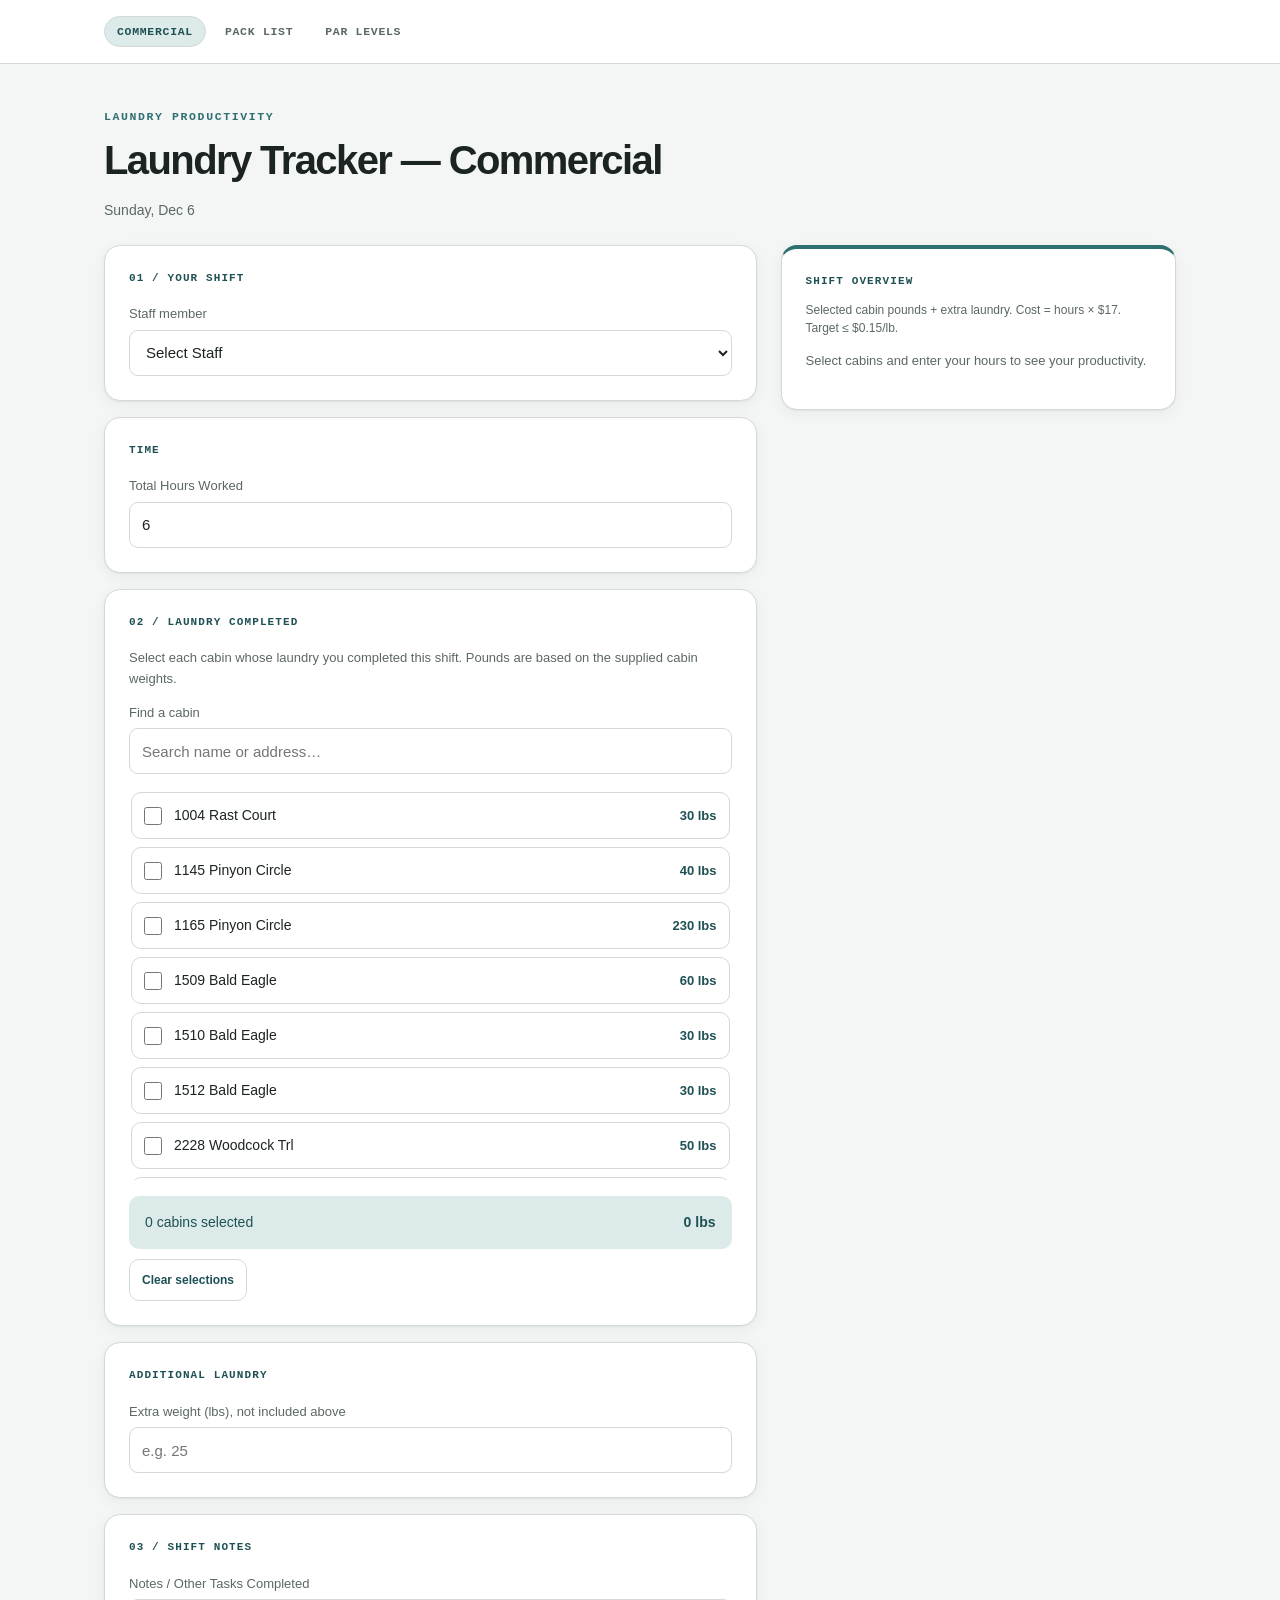
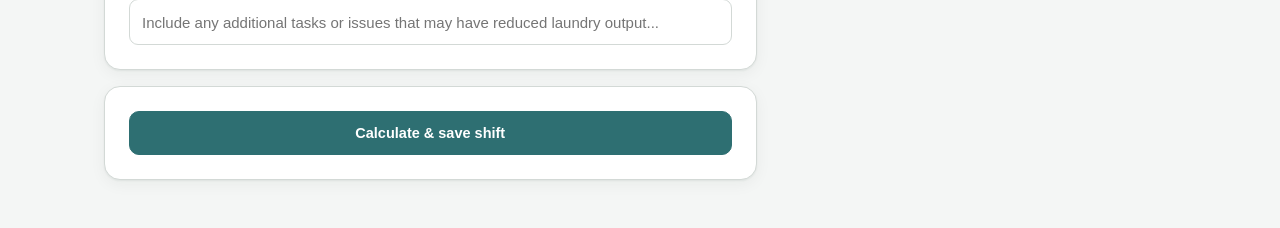
==== commit d8afe08a: "Track commercial laundry by cabin and update productivity target" ====
--- a/index.html
+++ b/index.html
@@ -264,13 +264,13 @@
     input, select, button { transition: background-color 0.12s ease, border-color 0.12s ease; }
   }
 </style>
+<link rel="stylesheet" href="tracker.css">
 </head>
 
 <body>
 
 <nav class="topnav">
   <div class="topnav-inner">
-    <a class="topnav-link" href="inhouse.html">In House</a>
     <a class="topnav-link active" href="index.html">Commercial</a>
     <a class="topnav-link" href="packlist.html">Pack List</a>
     <a class="topnav-link" href="parlevels.html">Par Levels</a>
@@ -286,10 +286,10 @@
 <div class="layout">
   <form id="form">
     <div class="card">
-      <h3>Staff</h3>
+      <h3>01 / Your shift</h3>
+      <label class="label" for="staff">Staff member</label>
       <select id="staff" required>
         <option value="">Select Staff</option>
-        <option value="Daniel Gunter">Daniel Gunter</option>
         <option value="Shayla England">Shayla England</option>
         <option value="Mikayla Ellison">Mikayla Ellison</option>
         <option value="Autumn Stupplebeen">Autumn Stupplebeen</option>
@@ -299,119 +299,63 @@
     <div class="card" style="margin-top:16px;">
       <h3>Time</h3>
       <div class="input-group">
-        <div class="label">Total Hours Worked</div>
-        <input type="number" id="hoursWorked" step="0.1" value="6" placeholder="e.g. 6" required>
+        <label class="label" for="hoursWorked">Total Hours Worked</label>
+          <input type="number" id="hoursWorked" min="0.1" step="0.1" value="6" placeholder="e.g. 6" required>
       </div>
     </div>
 
     <div class="card" style="margin-top:16px;">
-      <h3>Linen Counts</h3>
-      <div class="grid">
-        <div class="input-group">
-          <div class="label">Standard Pillowcase</div>
-          <input id="SPC" type="number">
-        </div>
-        <div class="input-group">
-          <div class="label">King Pillowcase</div>
-          <input id="KPC" type="number">
-        </div>
-        <div class="input-group">
-          <div class="label">King Flat</div>
-          <input id="KFl" type="number">
-        </div>
-        <div class="input-group">
-          <div class="label">King Fitted</div>
-          <input id="Kf" type="number">
-        </div>
-        <div class="input-group">
-          <div class="label">Queen Flat</div>
-          <input id="QFl" type="number">
-        </div>
-        <div class="input-group">
-          <div class="label">Queen Fitted</div>
-          <input id="Qf" type="number">
-        </div>
-        <div class="input-group">
-          <div class="label">Twin Flat</div>
-          <input id="TFl" type="number">
-        </div>
-        <div class="input-group">
-          <div class="label">Twin Fitted</div>
-          <input id="Tf" type="number">
-        </div>
-        <div class="input-group">
-          <div class="label">Bath Towel</div>
-          <input id="T" type="number">
-        </div>
-        <div class="input-group">
-          <div class="label">Hand Towel</div>
-          <input id="HT" type="number">
-        </div>
-        <div class="input-group">
-          <div class="label">Pool Towel</div>
-          <input id="PT" type="number">
-        </div>
-        <div class="input-group">
-          <div class="label">Wash Cloth</div>
-          <input id="WC" type="number">
-        </div>
-        <div class="input-group">
-          <div class="label">Bath Mat</div>
-          <input id="BM" type="number">
-        </div>
-        <div class="input-group">
-          <div class="label">Kitchen Towel</div>
-          <input id="KT" type="number">
-        </div>
-        <div class="input-group">
-          <div class="label">Kitchen Wash Cloth</div>
-          <input id="KWC" type="number">
-        </div>
+      <h3>02 / Laundry completed</h3>
+      <section id="cabinSection" aria-label="Cabin selection">
+        <p class="helper">Select each cabin whose laundry you completed this shift. Pounds are based on the supplied cabin weights.</p>
+        <label class="label" for="cabinSearch">Find a cabin</label>
+        <input id="cabinSearch" type="search" placeholder="Search name or address…">
+        <div id="cabinList" class="cabin-list"></div>
+        <p id="noCabins" class="helper" hidden>No cabins match your search.</p>
+        <div class="selection-summary"><span id="cabinCount">0 cabins selected</span><strong id="cabinPounds">0 lbs</strong></div>
+        <button type="button" class="secondary" id="clearCabins">Clear selections</button>
+      </section>
+    </div>
+
+    <div class="card" style="margin-top:16px;">
+      <h3>Additional laundry</h3>
+      <div class="input-group">
+        <label class="label" for="specialLbs">Extra weight (lbs), not included above</label>
+        <input id="specialLbs" type="number" min="0" step="0.1" placeholder="e.g. 25">
       </div>
     </div>
 
     <div class="card" style="margin-top:16px;">
-      <h3>Specialty Linen</h3>
+      <h3>03 / Shift notes</h3>
       <div class="input-group">
-        <div class="label">Total Weight (lbs)</div>
-        <input id="specialLbs" type="number" step="0.1" placeholder="e.g. 25">
+        <label class="label" for="notes">Notes / Other Tasks Completed</label>
+          <input id="notes" type="text" placeholder="Include any additional tasks or issues that may have reduced laundry output...">
       </div>
     </div>
 
     <div class="card" style="margin-top:16px;">
-      <h3>Notes</h3>
-      <div class="input-group">
-        <div class="label">Notes / Other Tasks Completed</div>
-        <input id="notes" type="text" placeholder="Include any additional tasks or issues that may have reduced laundry output...">
-      </div>
-    </div>
-
-    <div class="card" style="margin-top:16px;">
-      <button type="submit">Calculate</button>
+      <button type="submit" id="submitButton">Calculate &amp; save shift</button>
+      <p id="saveStatus" class="helper" role="status"></p>
     </div>
   </form>
 
-  <div class="card">
-    <h3>Performance</h3>
-    <div class="calc-note">Weight calculated per item type. Cost = hours &times; $17. Target &le; $0.20/lb.</div>
-    <div class="results" id="results"></div>
+  <div class="card performance">
+    <h3>Shift overview</h3>
+    <div class="calc-note">Selected cabin pounds + extra laundry. Cost = hours &times; $17. Target &le; $0.15/lb.</div>
+    <p class="helper" id="emptyResults">Select cabins and enter your hours to see your productivity.</p>
+    <div class="results" id="results" aria-live="polite"></div>
   </div>
 </div>
 
+<script src="cabins.js"></script>
 <script>
 (function () {
   "use strict";
 
   var LAUNDRY_TYPE = "Commercial";
 
-  var weights = {
-    SPC: 0.21, KPC: 0.27, KFl: 1.63, Kf: 1.52, QFl: 1.31, Qf: 1.31,
-    TFl: 1.01, Tf: 0.78, T: 1.17, HT: 0.33, PT: 1.08, WC: 0.08,
-    BM: 0.58, KT: 0.33, KWC: 0.08
-  };
-
   var RATE = 17;
-  var TARGET = 0.2;
+  var TARGET = 0.15;
 
   var now = new Date();
   document.getElementById("todayDate").textContent = now.toLocaleDateString(undefined, {
@@ -421,17 +365,19 @@
   document.getElementById("form").addEventListener("submit", async function (e) {
     e.preventDefault();
 
-    var totalWeight = 0;
-    Object.keys(weights).forEach(function (key) {
-      var el = document.getElementById(key);
-      var val = el ? Number(el.value) : 0;
-      totalWeight += (val || 0) * weights[key];
-    });
+    var selectedCabins = getSelectedCabins();
+    var cabinWeight = selectedCabins.reduce(function (sum, cabin) { return sum + cabin.pounds; }, 0);
+    var totalWeight = cabinWeight;
 
     var specialLbs = Number(document.getElementById("specialLbs").value || 0);
     totalWeight += specialLbs;
 
     var hours = Number(document.getElementById("hoursWorked").value) || 0;
+    if (totalWeight <= 0 || hours <= 0 || !Number.isFinite(totalWeight) || !Number.isFinite(hours)) {
+      document.getElementById("saveStatus").textContent = "Enter positive hours and select cabins or add extra weight.";
+      return;
+    }
+    document.getElementById("emptyResults").hidden = true;
     var cost = hours * RATE;
     var costPerLb = totalWeight > 0 ? cost / totalWeight : 0;
     var lbsPerHour = hours > 0 ? totalWeight / hours : 0;
@@ -447,7 +393,7 @@
       '<div class="metric"><div class="value tabnum">$' + costPerLb.toFixed(2) + '</div><div class="metric-label">Cost / lb</div></div>' +
       '<div class="metric"><div class="value tabnum">' + lbsPerHour.toFixed(1) + '</div><div class="metric-label">lbs / hr</div></div>' +
       '<div class="status ' + (isOnTarget ? "good" : "bad") + '">' +
-        (totalWeight === 0 ? "Enter linen counts" : isOnTarget ? "ON TARGET ✅" : "OFF TARGET ❌") +
+        (isOnTarget ? "ON TARGET ✅" : "OFF TARGET ❌") +
       '</div>';
 
     // Submissions before 9am count toward the prior day's log.
@@ -461,29 +407,23 @@
     var days = Math.floor((dateObj - firstJan) / 86400000);
     var week = Math.ceil((days + firstJan.getDay() + 1) / 7);
 
-    await fetch("https://hooks.zapier.com/hooks/catch/15804429/4yw9dy5/", {
+    var saveStatus = document.getElementById("saveStatus");
+    var submitButton = document.getElementById("submitButton");
+    submitButton.disabled = true;
+    saveStatus.textContent = "Saving shift…";
+    try {
+    var response = await fetch("https://hooks.zapier.com/hooks/catch/15804429/4yw9dy5/", {
       method: "POST",
       body: JSON.stringify({
         laundryType: LAUNDRY_TYPE,
+        weightMode: "cabins",
+        cabins: selectedCabins,
+        cabinWeight: cabinWeight,
+        laborCost: cost,
         dayOfWeek: dateObj.toLocaleDateString(undefined, { weekday: "long" }),
         yearWeek: year + "" + week,
         dueDate: dueDate,
         staff: document.getElementById("staff").value,
-        SPC: Number(document.getElementById("SPC").value || 0),
-        KPC: Number(document.getElementById("KPC").value || 0),
-        KFl: Number(document.getElementById("KFl").value || 0),
-        Kf: Number(document.getElementById("Kf").value || 0),
-        QFl: Number(document.getElementById("QFl").value || 0),
-        Qf: Number(document.getElementById("Qf").value || 0),
-        TFl: Number(document.getElementById("TFl").value || 0),
-        Tf: Number(document.getElementById("Tf").value || 0),
-        T: Number(document.getElementById("T").value || 0),
-        HT: Number(document.getElementById("HT").value || 0),
-        PT: Number(document.getElementById("PT").value || 0),
-        WC: Number(document.getElementById("WC").value || 0),
-        BM: Number(document.getElementById("BM").value || 0),
-        KT: Number(document.getElementById("KT").value || 0),
-        KWC: Number(document.getElementById("KWC").value || 0),
         specialLbs: specialLbs,
         totalWeight: totalWeight,
         hours: hours,
@@ -492,6 +432,13 @@
         notes: document.getElementById("notes").value
       })
     });
+    if (!response.ok) throw new Error("Save failed");
+    saveStatus.textContent = "Shift saved successfully.";
+    } catch (error) {
+      saveStatus.textContent = "Your calculation is ready, but the shift could not be saved. Please try again.";
+    } finally {
+      submitButton.disabled = false;
+    }
   });
 })();
 </script>
--- a/tracker.css
+++ b/tracker.css
@@ -0,0 +1,45 @@
+/* Shared productivity tracker layout, using the existing light/dark palette. */
+.topnav-inner, header.page, .layout { max-width: 1120px; }
+.topnav-inner { padding-top: 16px; padding-bottom: 16px; }
+header.page { padding-top: 44px; padding-bottom: 24px; }
+h1 { font-family: inherit; font-size: clamp(28px, 4vw, 40px); font-weight: 750; letter-spacing: -.04em; }
+.subhead { margin: 10px 0 0; }
+.layout { display: grid; grid-template-columns: minmax(0, 1.65fr) minmax(280px, 1fr); align-items: start; gap: 24px; }
+.card { border-radius: 16px; padding: 24px; }
+.card h3 { color: var(--accent-strong); letter-spacing: .1em; margin-bottom: 18px; }
+.performance { position: sticky; top: 24px; border-top: 4px solid var(--accent); }
+.helper { font-size: 13px; line-height: 1.6; color: var(--text-muted); }
+input, select { min-height: 46px; background: var(--surface); border-radius: 9px; }
+.label { display: block; font-size: 13px; font-weight: 500; }
+.cabin-list { display: grid; gap: 8px; max-height: 390px; overflow-y: auto; margin-top: 16px; padding: 2px; }
+.cabin-option { display: flex; gap: 12px; align-items: center; border: 1px solid var(--border); border-radius: 10px; padding: 12px; cursor: pointer; font-size: 14px; }
+.cabin-option:hover { background: var(--surface-2); }
+.cabin-option:has(input:checked) { border-color: var(--accent); background: var(--accent-wash); }
+.cabin-option input { width: 18px; height: 18px; min-height: 18px; margin: 0; flex: 0 0 18px; accent-color: var(--accent); }
+.cabin-option span { flex: 1; }
+.cabin-option strong { color: var(--accent-strong); white-space: nowrap; font-size: 13px; font-variant-numeric: tabular-nums; }
+.selection-summary { display: flex; justify-content: space-between; gap: 12px; background: var(--accent-wash); border-radius: 10px; padding: 16px; margin: 16px 0 10px; color: var(--accent-strong); font-size: 14px; }
+.secondary { width: auto; padding: 8px 12px; background: transparent; color: var(--accent-strong); border-color: var(--border); font-size: 12px; }
+.secondary:hover { background: var(--accent-wash); }
+button { border-radius: 10px; min-height: 42px; }
+button:disabled { opacity: .6; cursor: wait; }
+#saveStatus:empty { display: none; }
+.results { gap: 10px; }
+.metric { text-align: left; padding: 16px; background: var(--surface); }
+.metric:nth-child(4) { background: var(--accent-wash); border-color: var(--accent); }
+.value { font-family: inherit; font-size: 28px; letter-spacing: -.04em; }
+.metric-label { font-size: 10px; letter-spacing: .04em; }
+.status { grid-column: 1 / -1; }
+[hidden] { display: none !important; }
+@media (max-width: 800px) {
+  .layout { grid-template-columns: 1fr; max-width: 680px; }
+  .performance { position: static; }
+  header.page { padding-top: 28px; }
+}
+@media (max-width: 480px) {
+  .layout { padding-left: 16px; padding-right: 16px; gap: 16px; }
+  .card { padding: 18px; }
+  .topnav-inner { padding: 12px 10px; gap: 2px; }
+  .topnav-link { font-size: 10px; padding: 6px 9px; }
+  .cabin-option { padding: 10px; gap: 9px; font-size: 13px; }
+}
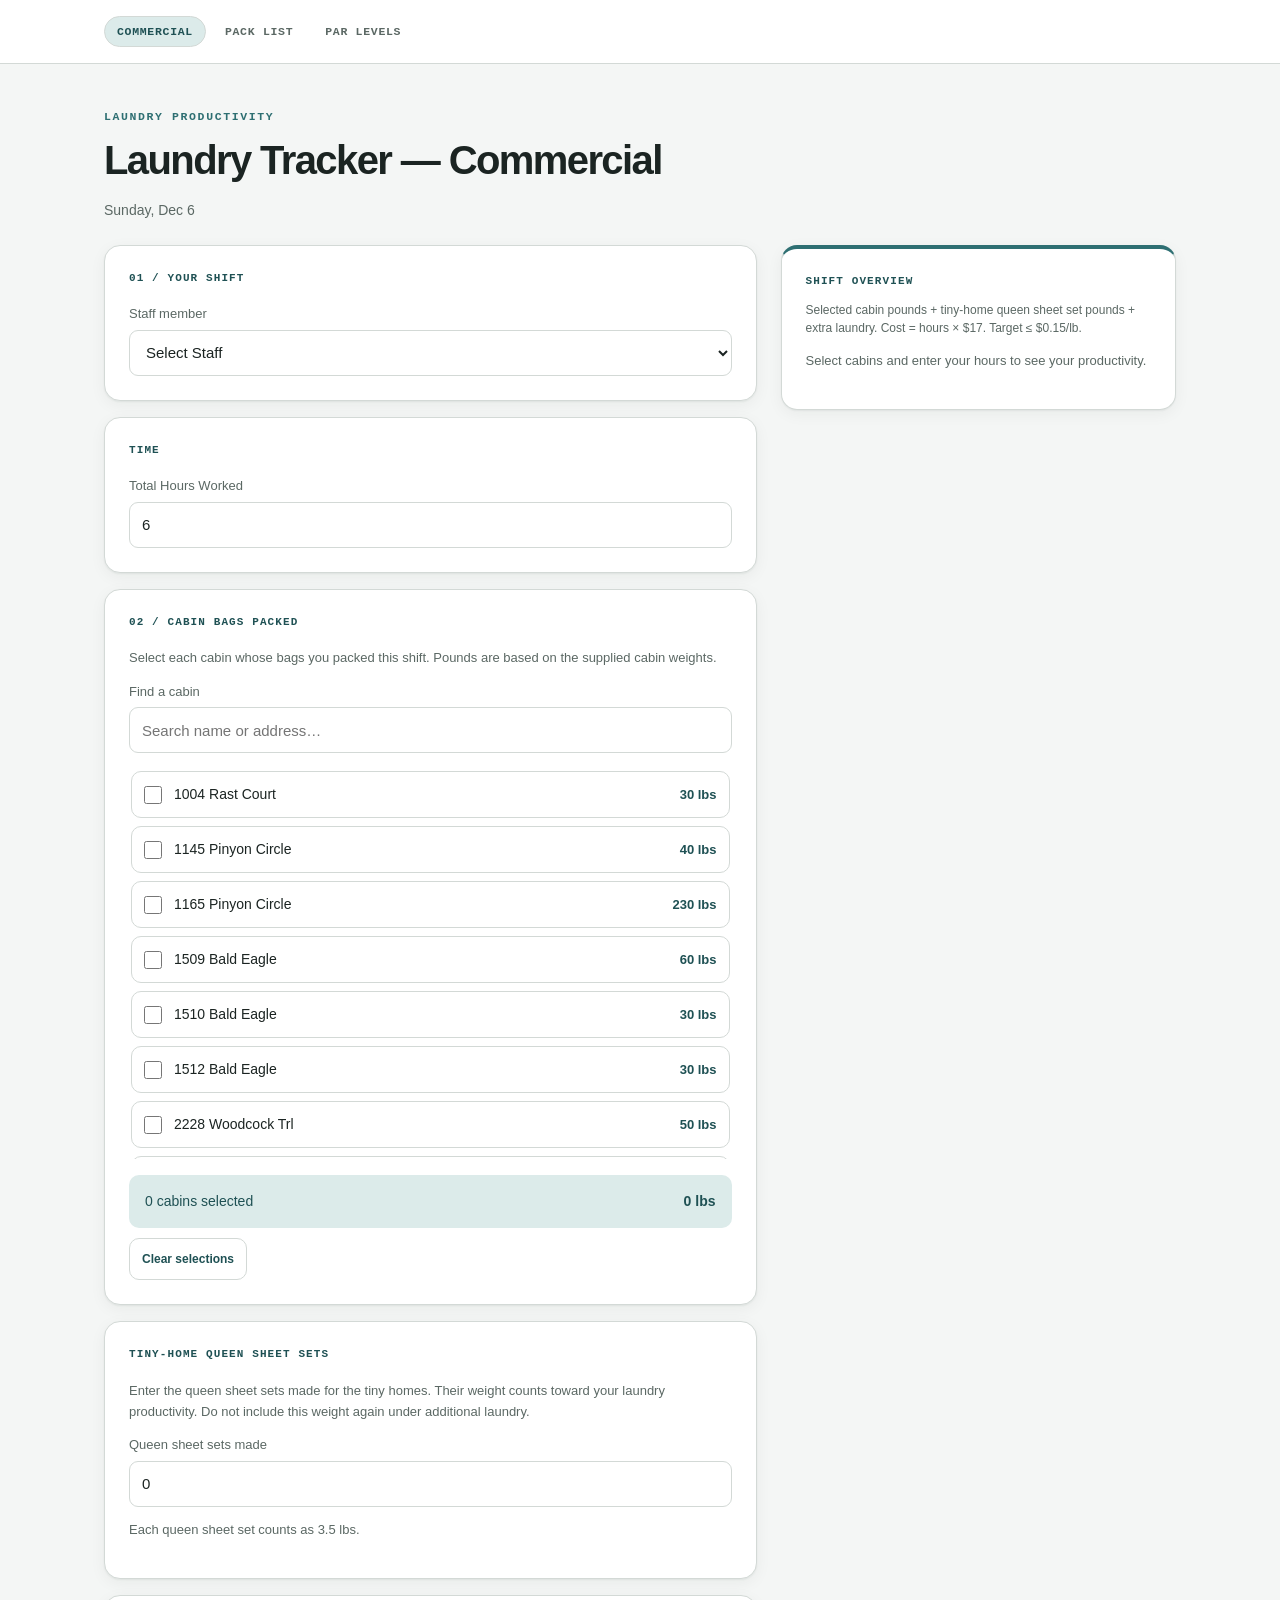
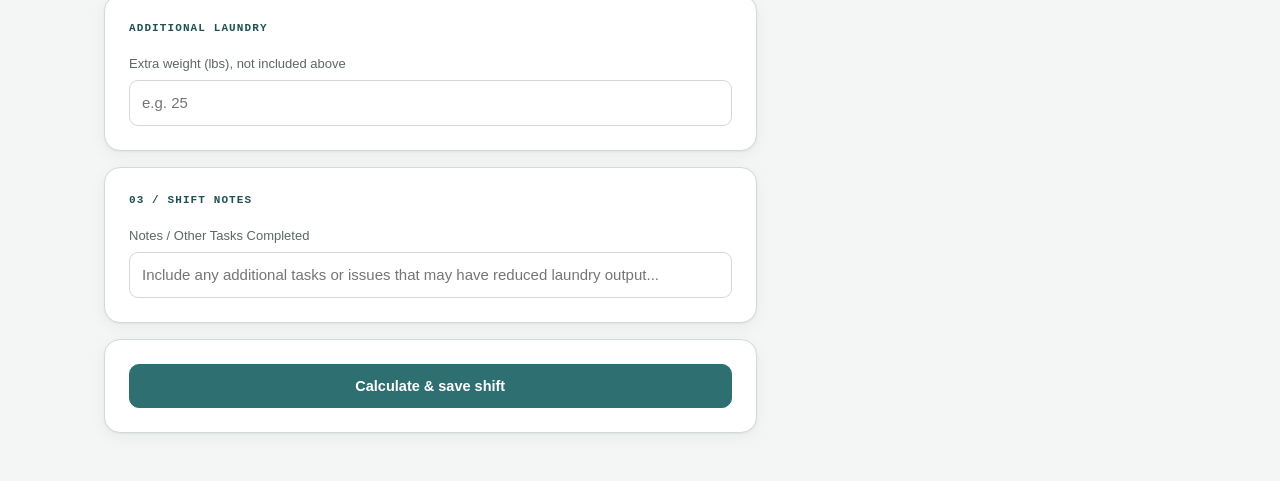
==== commit ca238145: "Track tiny-home queen sheet sets and rename cabin bags section" ====
--- a/index.html
+++ b/index.html
@@ -305,9 +305,9 @@
     </div>
 
     <div class="card" style="margin-top:16px;">
-      <h3>02 / Laundry completed</h3>
+      <h3>02 / Cabin bags packed</h3>
       <section id="cabinSection" aria-label="Cabin selection">
-        <p class="helper">Select each cabin whose laundry you completed this shift. Pounds are based on the supplied cabin weights.</p>
+        <p class="helper">Select each cabin whose bags you packed this shift. Pounds are based on the supplied cabin weights.</p>
         <label class="label" for="cabinSearch">Find a cabin</label>
         <input id="cabinSearch" type="search" placeholder="Search name or address…">
         <div id="cabinList" class="cabin-list"></div>
@@ -318,6 +318,16 @@
     </div>
 
     <div class="card" style="margin-top:16px;">
+      <h3>Tiny-home queen sheet sets</h3>
+      <p class="helper">Enter the queen sheet sets made for the tiny homes. Their weight counts toward your laundry productivity. Do not include this weight again under additional laundry.</p>
+      <div class="input-group">
+        <label class="label" for="queenSheetSets">Queen sheet sets made</label>
+        <input id="queenSheetSets" type="number" min="0" step="1" value="0">
+      </div>
+      <p class="helper">Each queen sheet set counts as 3.5 lbs.</p>
+    </div>
+
+    <div class="card" style="margin-top:16px;">
       <h3>Additional laundry</h3>
       <div class="input-group">
         <label class="label" for="specialLbs">Extra weight (lbs), not included above</label>
@@ -341,7 +351,7 @@
 
   <div class="card performance">
     <h3>Shift overview</h3>
-    <div class="calc-note">Selected cabin pounds + extra laundry. Cost = hours &times; $17. Target &le; $0.15/lb.</div>
+    <div class="calc-note">Selected cabin pounds + tiny-home queen sheet set pounds + extra laundry. Cost = hours &times; $17. Target &le; $0.15/lb.</div>
     <p class="helper" id="emptyResults">Select cabins and enter your hours to see your productivity.</p>
     <div class="results" id="results" aria-live="polite"></div>
   </div>
@@ -352,8 +362,6 @@
 (function () {
   "use strict";
 
-  var LAUNDRY_TYPE = "Commercial";
-
   var RATE = 17;
   var TARGET = 0.15;
 
@@ -367,14 +375,21 @@
 
     var selectedCabins = getSelectedCabins();
     var cabinWeight = selectedCabins.reduce(function (sum, cabin) { return sum + cabin.pounds; }, 0);
-    var totalWeight = cabinWeight;
+    var queenSheetSets = Number(document.getElementById("queenSheetSets").value || 0);
+    var queenSheetSetLbs = 3.5;
+    if (!Number.isInteger(queenSheetSets) || queenSheetSets < 0) {
+      document.getElementById("saveStatus").textContent = "Enter a whole number of queen sheet sets, zero or greater.";
+      return;
+    }
+    var queenSheetWeight = queenSheetSets > 0 ? queenSheetSets * queenSheetSetLbs : 0;
+    var totalWeight = cabinWeight + queenSheetWeight;
 
     var specialLbs = Number(document.getElementById("specialLbs").value || 0);
     totalWeight += specialLbs;
 
     var hours = Number(document.getElementById("hoursWorked").value) || 0;
     if (totalWeight <= 0 || hours <= 0 || !Number.isFinite(totalWeight) || !Number.isFinite(hours)) {
-      document.getElementById("saveStatus").textContent = "Enter positive hours and select cabins or add extra weight.";
+      document.getElementById("saveStatus").textContent = "Enter positive hours and select cabins, enter queen sheet sets, or add extra weight.";
       return;
     }
     document.getElementById("emptyResults").hidden = true;
@@ -399,12 +414,14 @@
     // Submissions before 9am count toward the prior day's log.
     var due = new Date();
     if (due.getHours() < 9) due.setDate(due.getDate() - 1);
-    var dueDate = due.toISOString().split("T")[0];
+    var dueDate = due.getFullYear() + "-" +
+      String(due.getMonth() + 1).padStart(2, "0") + "-" +
+      String(due.getDate()).padStart(2, "0");
 
     var dateObj = new Date(due.getFullYear(), due.getMonth(), due.getDate());
     var year = dateObj.getFullYear();
     var firstJan = new Date(year, 0, 1);
-    var days = Math.floor((dateObj - firstJan) / 86400000);
+    var days = Math.floor((Date.UTC(year, due.getMonth(), due.getDate()) - Date.UTC(year, 0, 1)) / 86400000);
     var week = Math.ceil((days + firstJan.getDay() + 1) / 7);
 
     var saveStatus = document.getElementById("saveStatus");
@@ -415,21 +432,17 @@
     var response = await fetch("https://hooks.zapier.com/hooks/catch/15804429/4yw9dy5/", {
       method: "POST",
       body: JSON.stringify({
-        laundryType: LAUNDRY_TYPE,
-        weightMode: "cabins",
-        cabins: selectedCabins,
-        cabinWeight: cabinWeight,
-        laborCost: cost,
-        dayOfWeek: dateObj.toLocaleDateString(undefined, { weekday: "long" }),
-        yearWeek: year + "" + week,
-        dueDate: dueDate,
-        staff: document.getElementById("staff").value,
-        specialLbs: specialLbs,
-        totalWeight: totalWeight,
-        hours: hours,
-        lbsPerHour: lbsPerHour,
-        costPerLb: costPerLb,
-        notes: document.getElementById("notes").value
+        "Day of the Week": dateObj.toLocaleDateString("en-US", { weekday: "long" }),
+        "Year & Weeknum": year + "" + week,
+        "Due Date": dueDate,
+        "Attendant Name": document.getElementById("staff").value,
+        "Hours Worked": hours,
+        "Additional Laundry (lbs)": specialLbs,
+        "Tiny Home Queen Sheet Sets": queenSheetSets,
+        "Tiny Home Queen Sheet Sets (lbs)": queenSheetWeight,
+        "Properties Packed": selectedCabins.map(function (cabin) { return cabin.name; }).join(", "),
+        "Cost per Pound": costPerLb,
+        "Notes": document.getElementById("notes").value
       })
     });
     if (!response.ok) throw new Error("Save failed");
